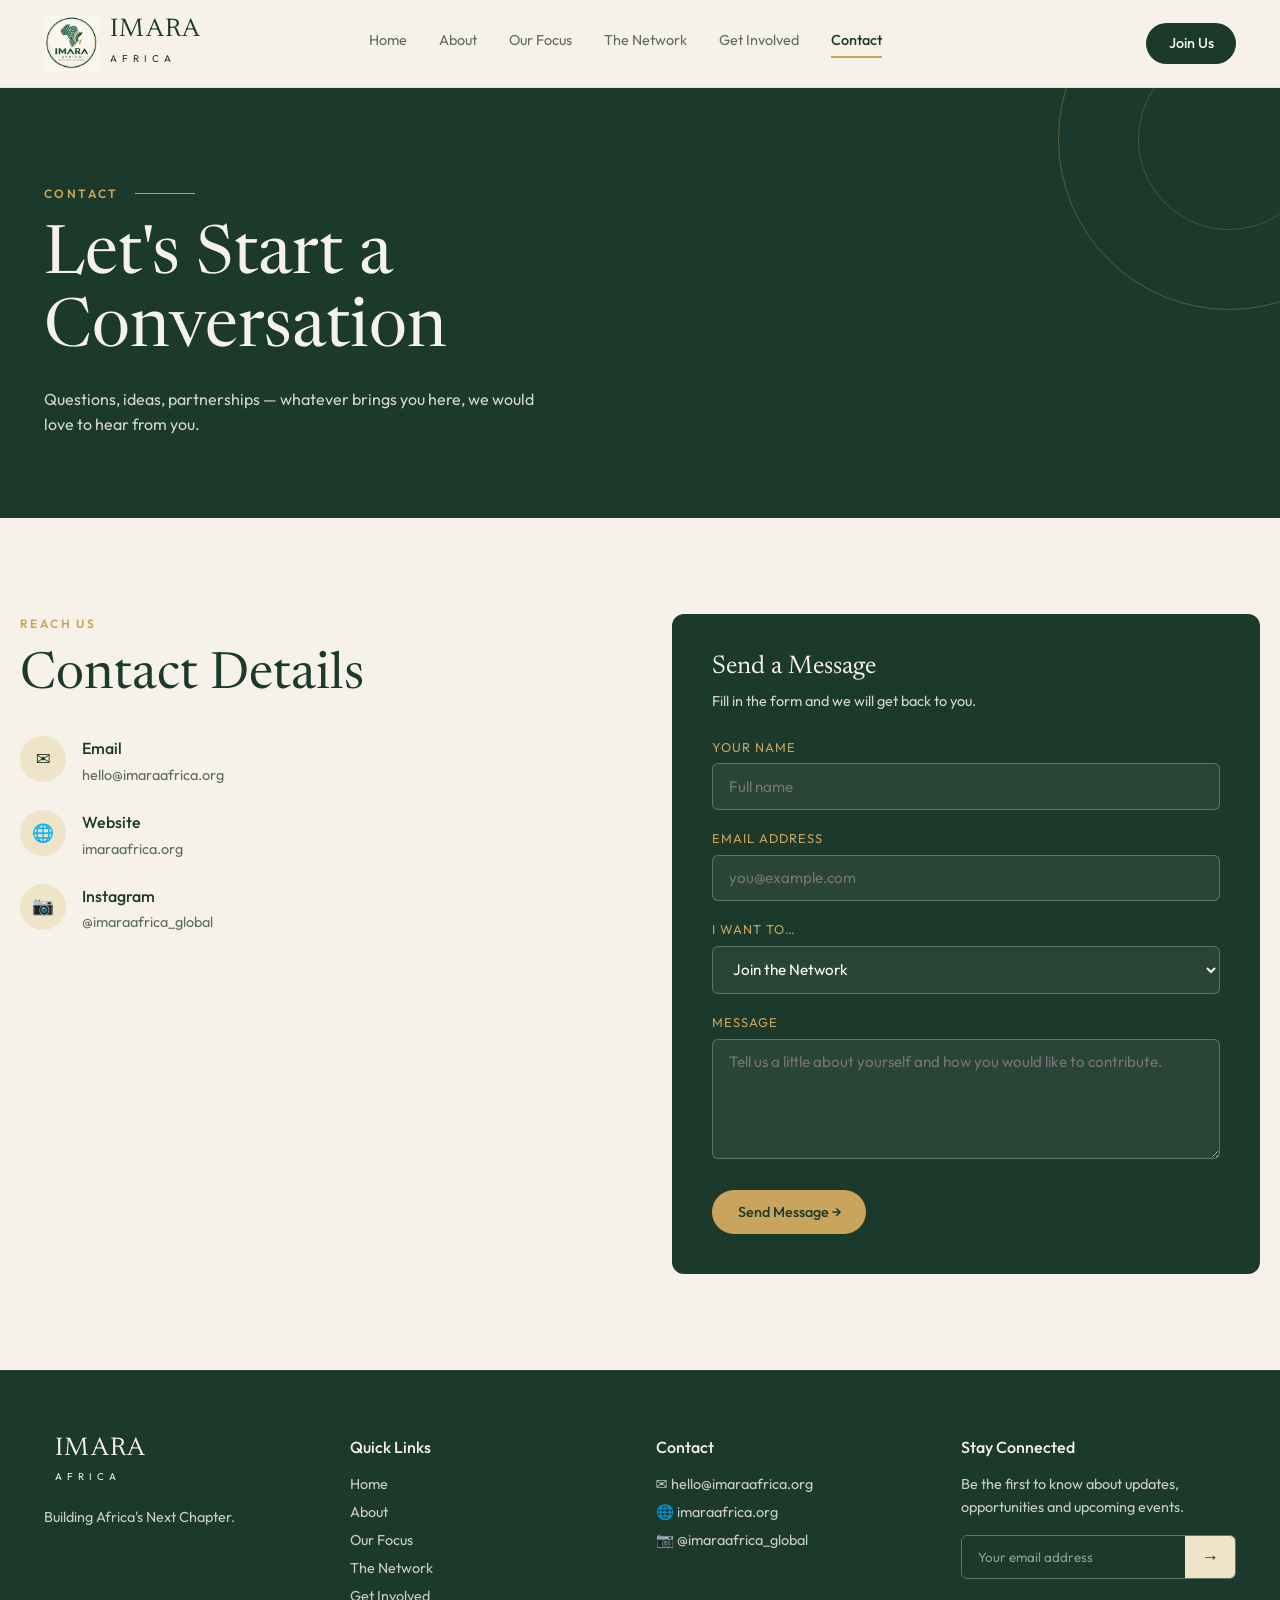
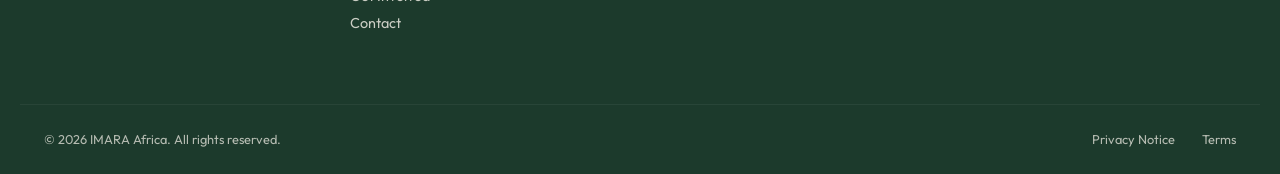
==== contact.html @ 16fa27df "Add files via upload" ====
<!DOCTYPE html>
<html lang="en">
<head>
  <meta charset="UTF-8" />
  <meta name="viewport" content="width=device-width, initial-scale=1" />
  <title>Contact — IMARA Africa</title>
  <meta name="description" content="Get in touch with IMARA Africa — join the network, volunteer, partner or make an inquiry." />
  <link rel="preconnect" href="https://fonts.googleapis.com" />
  <link href="https://fonts.googleapis.com/css2?family=Newsreader:opsz,wght@6..72,400;6..72,500&family=Outfit:wght@300;400;500;600&display=swap" rel="stylesheet" />
  <link rel="stylesheet" href="style.css" />
</head>
<body>

  <!-- HEADER -->
  <header class="header">
    <div class="container header-inner">
      <a href="index.html" class="logo">
       <img src="./images/logo.jpg" alt="Logo" class="logo">
        <span><b>IMARA</b><small>AFRICA</small></span>
      </a>
      <nav class="nav" id="nav">
        <a href="index.html">Home</a>
        <a href="about.html">About</a>
        <a href="focus.html">Our Focus</a>
        <a href="network.html">The Network</a>
        <a href="get-involved.html">Get Involved</a>
        <a href="contact.html" class="active">Contact</a>
      </nav>
      <a href="get-involved.html" class="btn btn-dark join">Join Us</a>
      <button class="menu-btn" id="menuBtn" aria-label="Menu">☰</button>
    </div>
  </header>

  <!-- PAGE HERO -->
  <section class="page-hero">
    <div class="container fade-up">
      <p class="eyebrow">Contact <span class="line"></span></p>
      <h1>Let's Start a Conversation</h1>
      <p>Questions, ideas, partnerships — whatever brings you here, we would love to hear from you.</p>
    </div>
  </section>

  <!-- CONTACT -->
  <section class="container contact-grid">
    <div class="reveal">
      <p class="eyebrow">Reach Us</p>
      <h2>Contact Details</h2>
      <ul class="contact-list">
        <li><div class="icon-circle">✉</div><div><b>Email</b><span>hello@imaraafrica.org</span></div></li>
        <li><div class="icon-circle">🌐</div><div><b>Website</b><span>imaraafrica.org</span></div></li>
        <li><div class="icon-circle">📷</div><div><b>Instagram</b><span>@imaraafrica_global</span></div></li>
      </ul>
    </div>
    <form class="contact-form reveal" id="contactForm">
      <h3>Send a Message</h3>
      <p>Fill in the form and we will get back to you.</p>
      <label for="name">Your Name</label>
      <input id="name" type="text" required placeholder="Full name" />
      <label for="email">Email Address</label>
      <input id="email" type="email" required placeholder="you@example.com" />
      <label for="topic">I want to…</label>
      <select id="topic">
        <option>Join the Network</option>
        <option>Volunteer &amp; Share Expertise</option>
        <option>Partner with You</option>
        <option>Make an Inquiry</option>
      </select>
      <label for="message">Message</label>
      <textarea id="message" required placeholder="Tell us a little about yourself and how you would like to contribute."></textarea>
      <button class="btn btn-gold" type="submit">Send Message →</button>
      <p class="form-thanks" id="formThanks">Thank you! Your message has been noted.</p>
    </form>
  </section>

  <!-- FOOTER -->
  <footer class="footer dark">
    <div class="container footer-grid">
      <div>
        <a href="index.html" class="logo light">
          <svg viewBox="0 0 40 44"><path d="M14 2c6 0 12 2 15 6l6 8c2 3 4 4 4 7-1 4-5 6-7 10l-4 9c-1 2-4 2-5 0l-3-9-5-6-10-1C2 25 0 20 2 15 5 9 8 2 14 2z"/></svg>
          <span><b>IMARA</b><small>AFRICA</small></span>
        </a>
        <p class="soft">Building Africa's Next Chapter.</p>
      </div>
      <div>
        <h4>Quick Links</h4>
        <ul class="soft"><li><a href="index.html">Home</a></li><li><a href="about.html">About</a></li><li><a href="focus.html">Our Focus</a></li><li><a href="network.html">The Network</a></li><li><a href="get-involved.html">Get Involved</a></li><li><a href="contact.html">Contact</a></li></ul>
      </div>
      <div>
        <h4>Contact</h4>
        <ul class="soft"><li>✉ hello@imaraafrica.org</li><li>🌐 imaraafrica.org</li><li>📷 @imaraafrica_global</li></ul>
      </div>
      <div>
        <h4>Stay Connected</h4>
        <p class="soft">Be the first to know about updates, opportunities and upcoming events.</p>
        <form class="subscribe" id="subscribe">
          <input type="email" required placeholder="Your email address" />
          <button aria-label="Subscribe">→</button>
        </form>
        <p class="thanks" id="thanks">Thank you for subscribing!</p>
      </div>
    </div>
    <div class="container footer-bottom">
      <span>© <span id="year"></span> IMARA Africa. All rights reserved.</span>
      <span><a href="#">Privacy Notice</a> <a href="#">Terms</a></span>
    </div>
  </footer>

  <script src="script.js"></script>
</body>
</html>
---- style.css ----
:root {
  --green: #1c3a2c;
  --green-dark: #152d22;
  --gold: #c9a45c;
  --gold-soft: #efe3c8;
  --cream: #f6f2ea;
  --text: #1f3328;
  --muted: #5d6b62;
  --serif: "Newsreader", Georgia, serif;
  --sans: "Outfit", system-ui, sans-serif;
}

* { box-sizing: border-box; margin: 0; padding: 0; }
html { scroll-behavior: smooth; }
body { font-family: var(--sans); background: var(--cream); color: var(--text); line-height: 1.6; }
img { display: block; max-width: 100%; }
a { color: inherit; text-decoration: none; }
ul { list-style: none; }
h1, h2, h3 { font-family: var(--serif); font-weight: 400; line-height: 1.08; }
h2 { font-size: clamp(2rem, 4vw, 3.2rem); margin-top: 1rem; }

.container { max-width: 1240px; margin: 0 auto; padding: 0 1.5rem; }
.eyebrow { font-size: .75rem; font-weight: 600; letter-spacing: .2em; text-transform: uppercase; color: var(--gold); display: flex; align-items: center; gap: 1rem; }
.eyebrow .line { width: 60px; height: 1px; background: var(--gold); }
.muted { color: var(--muted); }

/*logo*/
.logo { width: 60px; height: 55px; object-fit: contain;}

/* Buttons */
.btn { display: inline-flex; align-items: center; gap: .5rem; padding: .8rem 1.6rem; border-radius: 999px; font-size: .9rem; font-weight: 500; transition: transform .25s, box-shadow .25s, background .25s; }
.btn:hover { transform: translateY(-2px); }
.btn-gold { background: var(--gold); color: var(--green); }
.btn-gold:hover { box-shadow: 0 10px 25px -10px var(--gold); }
.btn-outline { border: 1px solid rgba(255,255,255,.8); color: #fff; }
.btn-outline:hover { background: rgba(255,255,255,.1); }
.btn-dark { background: var(--green); color: var(--cream); padding: .55rem 1.4rem; }
.link-line { display: inline-block; margin-top: 2rem; border-bottom: 1px solid var(--gold); padding-bottom: .25rem; font-weight: 500; color: var(--green); }

/* Header */
.header { position: sticky; top: 0; z-index: 50; background: rgba(246,242,234,.95); backdrop-filter: blur(8px); border-bottom: 1px solid #e5dfd2; }
.header-inner { display: flex; align-items: center; justify-content: space-between; padding-top: 1rem; padding-bottom: 1rem; }
.logo { display: flex; align-items: center; gap: .7rem; color: var(--green); }
.logo svg { width: 36px; height: 40px; fill: var(--gold); }
.logo b { display: block; font-family: var(--serif); font-weight: 400; font-size: 1.6rem; line-height: 1; letter-spacing: .05em; }
.logo small { font-size: .62rem; letter-spacing: .5em; }
.logo.light { color: var(--cream); }
.nav { display: flex; gap: 2rem; font-size: .9rem; }
.nav a { color: var(--muted); padding-bottom: .25rem; border-bottom: 2px solid transparent; transition: color .2s; }
.nav a:hover { color: var(--green); }
.nav a.active { color: var(--green); font-weight: 500; border-color: var(--gold); }
.menu-btn { display: none; background: none; border: 0; font-size: 1.6rem; color: var(--green); cursor: pointer; }

/* Hero (home) */
.hero { position: relative; min-height: 580px; overflow: hidden; display: flex; align-items: center; }
.hero > img { position: absolute; inset: 0; width: 100%; height: 100%; object-fit: cover; }
.hero-overlay { position: absolute; inset: 0; background: linear-gradient(90deg, rgba(21,45,34,.92), rgba(21,45,34,.5) 50%, transparent); }
.hero-content { position: relative; color: #fff; padding-top: 6rem; padding-bottom: 6rem; width: 100%; }
.hero h1 { font-size: clamp(3rem, 7vw, 5.2rem); max-width: 600px; margin: 1.5rem 0; }
.hero-content > p:not(.eyebrow) { max-width: 440px; opacity: .9; }
.buttons { display: flex; flex-wrap: wrap; gap: 1rem; margin-top: 2rem; }

/* Page hero (inner pages) */
.page-hero { background: var(--green); color: var(--cream); padding: 6rem 0 5rem; position: relative; overflow: hidden; }
.page-hero h1 { font-size: clamp(2.6rem, 6vw, 4.2rem); margin-top: 1.2rem; max-width: 640px; }
.page-hero p:not(.eyebrow) { margin-top: 1.2rem; max-width: 520px; opacity: .85; }
.page-hero::after { content: ""; position: absolute; right: -120px; top: -120px; width: 340px; height: 340px; border: 1px solid rgba(201,164,92,.35); border-radius: 50%; }
.page-hero::before { content: ""; position: absolute; right: -40px; top: -40px; width: 180px; height: 180px; border: 1px solid rgba(201,164,92,.25); border-radius: 50%; }

/* About */
.about { display: grid; grid-template-columns: 1fr 1fr; gap: 4rem; padding-top: 6rem; padding-bottom: 6rem; }
.about h2 { color: var(--green); }
.about .muted { margin-top: 1.5rem; max-width: 500px; }
.features { display: grid; grid-template-columns: 1fr 1fr; gap: 2.5rem; }
.icon-circle { width: 56px; height: 56px; border-radius: 50%; background: var(--gold-soft); display: grid; place-items: center; font-size: 1.4rem; color: var(--green); transition: transform .3s; }
.feature:hover .icon-circle { transform: scale(1.12); }
.feature h3 { font-size: 1.3rem; color: var(--green); margin: 1rem 0 .4rem; }
.feature p { font-size: .9rem; color: var(--muted); }

/* Dark sections */
.dark { background: var(--green); color: var(--cream); }
.split { display: grid; grid-template-columns: 1fr 1fr; }
.split-text { padding: 5rem 4rem 5rem max(1.5rem, calc((100vw - 1240px) / 2 + 1.5rem)); }
.split-text p:not(.eyebrow) { margin: 1.5rem 0 2rem; opacity: .85; max-width: 520px; }
.split > img { width: 100%; height: 100%; min-height: 380px; object-fit: cover; }

/* Focus */
.focus { padding-top: 6rem; padding-bottom: 6rem; }
.focus-head { display: flex; justify-content: space-between; align-items: flex-end; flex-wrap: wrap; gap: 1.5rem; }
.focus-head h2 { color: var(--green); }
.focus-note { max-width: 360px; border-left: 1px solid var(--gold); padding-left: 1.5rem; font-size: .9rem; color: var(--muted); }
.cards { display: grid; grid-template-columns: repeat(5, 1fr); gap: 1rem; margin-top: 3rem; }
.card { position: relative; height: 300px; border-radius: 10px; overflow: hidden; cursor: pointer; }
.card img { position: absolute; inset: 0; width: 100%; height: 100%; object-fit: cover; transition: transform .7s; }
.card::after { content: ""; position: absolute; inset: 0; background: linear-gradient(to top, var(--green-dark), rgba(21,45,34,.3) 55%, transparent); }
.card:hover img { transform: scale(1.1); }
.card-body { position: absolute; bottom: 0; z-index: 1; padding: 1.25rem; color: #fff; }
.card-icon { width: 40px; height: 40px; border: 1px solid var(--gold); border-radius: 50%; display: grid; place-items: center; margin-bottom: .7rem; }
.card h3 { font-family: var(--sans); font-size: 1rem; font-weight: 500; }
.card p { font-size: .8rem; max-height: 0; opacity: 0; overflow: hidden; transition: all .5s; }
.card:hover p { max-height: 80px; opacity: .9; margin-top: .3rem; }

/* Focus detail blocks (focus page) */
.focus-detail { display: grid; grid-template-columns: 1fr 1fr; gap: 4rem; align-items: center; padding: 4rem 0; }
.focus-detail + .focus-detail { border-top: 1px solid #e5dfd2; }
.focus-detail img { border-radius: 10px; height: 320px; width: 100%; object-fit: cover; }
.focus-detail h3 { font-size: 1.8rem; color: var(--green); margin: .8rem 0; }
.focus-detail p { color: var(--muted); max-width: 480px; }
.focus-detail.flip img { order: 2; }

/* Get involved */
.involved { display: grid; grid-template-columns: 1fr 2fr; }
.involved > img { width: 100%; height: 100%; min-height: 280px; object-fit: cover; }
.involved-body { display: grid; grid-template-columns: 2fr 1fr; gap: 2.5rem; padding: 4rem; align-items: center; }
.involved-body p:not(.eyebrow) { margin: 1rem 0 1.5rem; font-size: .9rem; opacity: .85; max-width: 440px; }
.ways { border-left: 1px solid rgba(201,164,92,.4); padding-left: 2rem; display: grid; gap: 1.2rem; font-size: .9rem; }
.ways span { color: var(--gold); margin-right: .6rem; }

/* Contact page */
.contact-grid { display: grid; grid-template-columns: 1fr 1fr; gap: 4rem; padding: 6rem 0; }
.contact-grid h2 { color: var(--green); }
.contact-list { margin-top: 2rem; display: grid; gap: 1.4rem; }
.contact-list li { display: flex; gap: 1rem; align-items: flex-start; }
.contact-list .icon-circle { flex-shrink: 0; width: 46px; height: 46px; font-size: 1.1rem; }
.contact-list b { display: block; color: var(--green); font-weight: 500; }
.contact-list span { font-size: .9rem; color: var(--muted); }
.contact-form { background: var(--green); color: var(--cream); border-radius: 12px; padding: 2.5rem; }
.contact-form h3 { font-size: 1.6rem; margin-bottom: .5rem; }
.contact-form p { font-size: .9rem; opacity: .85; margin-bottom: 1.5rem; }
.contact-form label { display: block; font-size: .8rem; letter-spacing: .08em; text-transform: uppercase; color: var(--gold); margin: 1.1rem 0 .4rem; }
.contact-form input, .contact-form textarea, .contact-form select { width: 100%; background: rgba(255,255,255,.06); border: 1px solid rgba(255,255,255,.25); border-radius: 6px; padding: .8rem 1rem; color: #fff; font-family: inherit; font-size: .95rem; outline: none; }
.contact-form input:focus, .contact-form textarea:focus, .contact-form select:focus { border-color: var(--gold); }
.contact-form select option { color: var(--text); }
.contact-form textarea { min-height: 120px; resize: vertical; }
.contact-form .btn { margin-top: 1.5rem; border: 0; cursor: pointer; font-family: inherit; }
.form-thanks { display: none; margin-top: 1rem; color: var(--gold); }

/* Footer */
.footer { border-top: 1px solid rgba(255,255,255,.08); }
.footer-grid { display: grid; grid-template-columns: repeat(4, 1fr); gap: 2.5rem; padding-top: 4rem; padding-bottom: 4rem; }
.footer h4 { font-weight: 500; margin-bottom: .8rem; }
.soft { opacity: .8; font-size: .9rem; }
.soft li { margin-bottom: .3rem; }
.soft a:hover { color: var(--gold); }
.logo + .soft { margin-top: 1rem; }
.subscribe { display: flex; margin-top: 1rem; border: 1px solid rgba(255,255,255,.3); border-radius: 6px; overflow: hidden; }
.subscribe input { flex: 1; background: transparent; border: 0; padding: .8rem 1rem; color: #fff; font-family: inherit; outline: none; }
.subscribe input::placeholder { color: rgba(255,255,255,.5); }
.subscribe button { background: var(--gold-soft); color: var(--green); border: 0; padding: 0 1rem; cursor: pointer; font-size: 1.1rem; }
.thanks { display: none; color: var(--gold); margin-top: 1rem; }
.footer-bottom { display: flex; justify-content: space-between; border-top: 1px solid rgba(255,255,255,.08); padding-top: 1.5rem; padding-bottom: 1.5rem; font-size: .8rem; opacity: .7; }
.footer-bottom a { margin-left: 1.5rem; }

/* Animations */
.fade-up { animation: fadeUp .9s ease both; }
@keyframes fadeUp { from { opacity: 0; transform: translateY(20px); } to { opacity: 1; transform: none; } }
.reveal { opacity: 0; transform: translateY(30px); transition: opacity .8s, transform .8s; }
.reveal.visible { opacity: 1; transform: none; }

/* Mobile */
@media (max-width: 900px) {
  .nav { display: none; position: absolute; top: 100%; left: 0; right: 0; flex-direction: column; gap: 1rem; padding: 1.5rem; background: var(--cream); border-bottom: 1px solid #e5dfd2; }
  .nav.open { display: flex; }
  .join { display: none; }
  .menu-btn { display: block; }
  .about, .split, .involved, .involved-body, .footer-grid, .focus-detail, .contact-grid { grid-template-columns: 1fr; }
  .focus-detail.flip img { order: 0; }
  .split-text { padding: 4rem 1.5rem; }
  .involved-body { padding: 3rem 1.5rem; }
  .ways { border: 0; padding: 0; }
  .cards { grid-template-columns: 1fr 1fr; }
}
@media (max-width: 560px) {
  .features, .cards { grid-template-columns: 1fr; }
  .footer-bottom { flex-direction: column; gap: .5rem; }
}
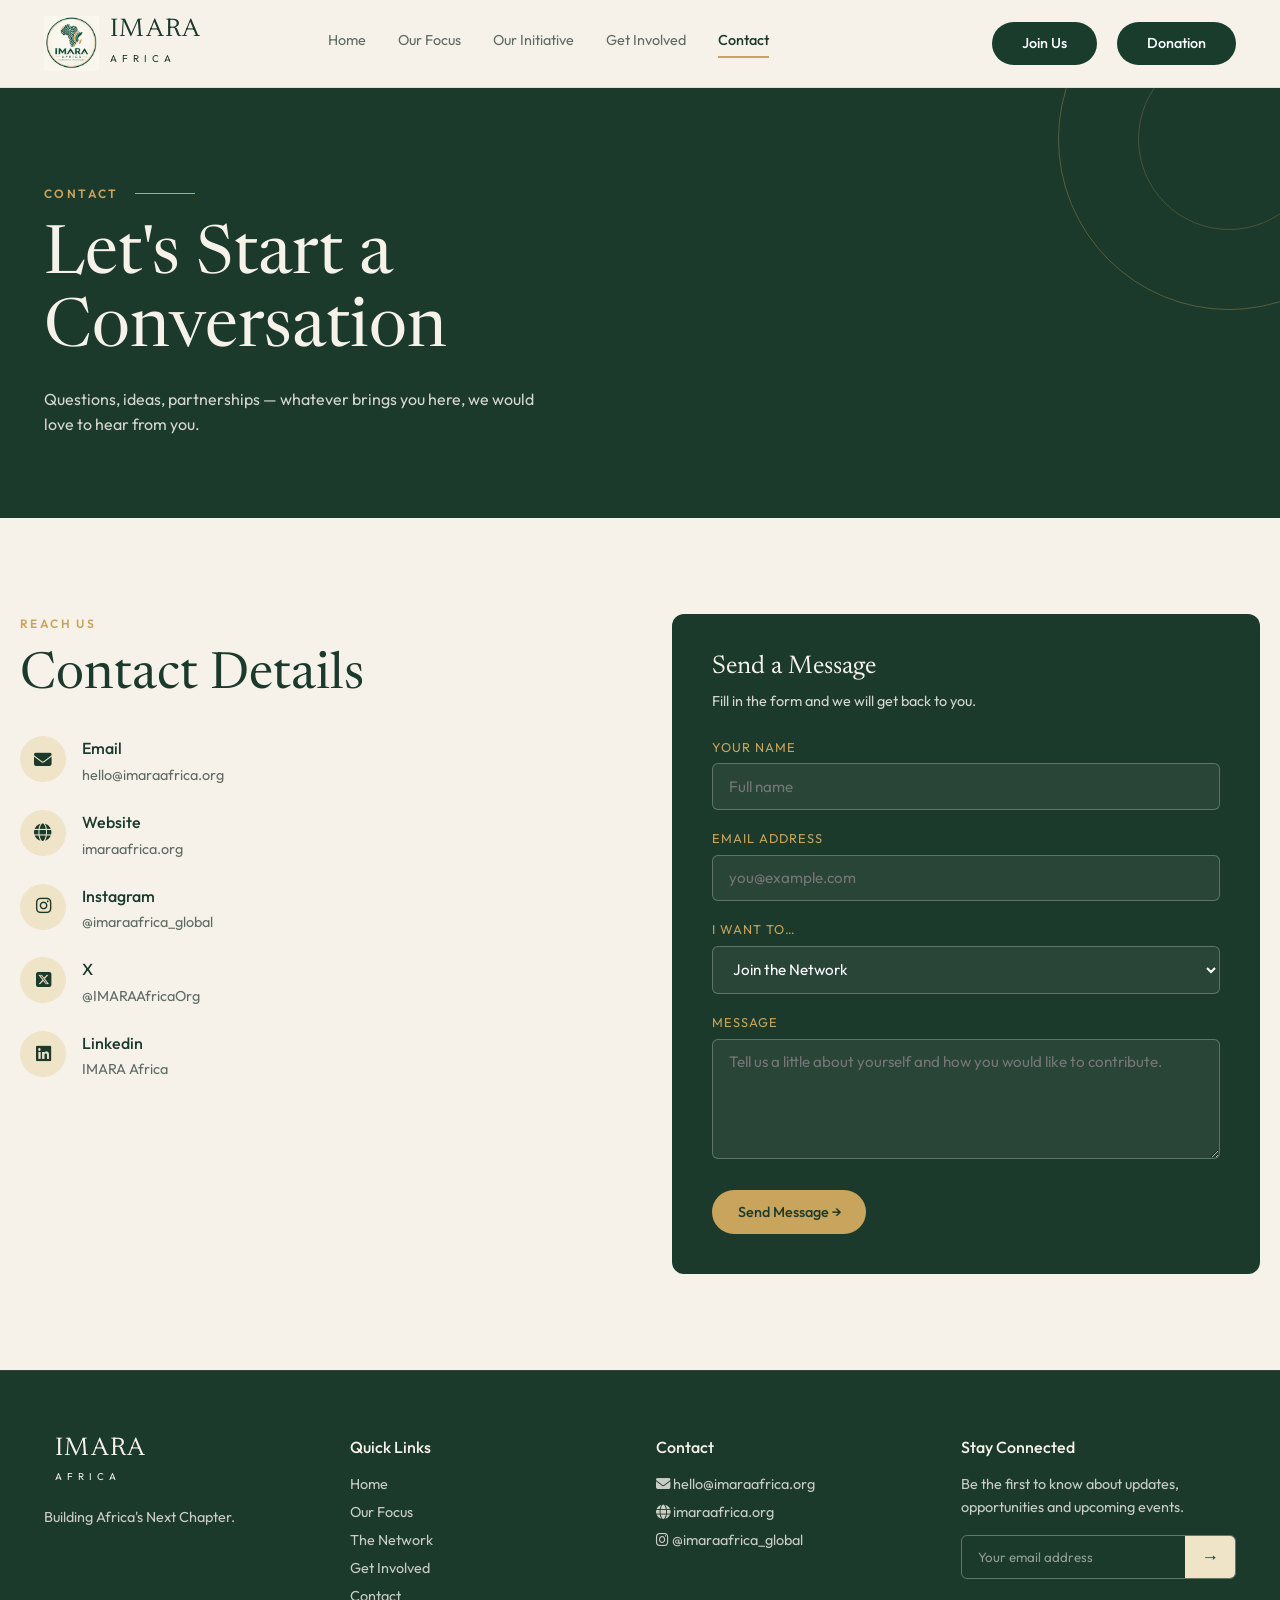
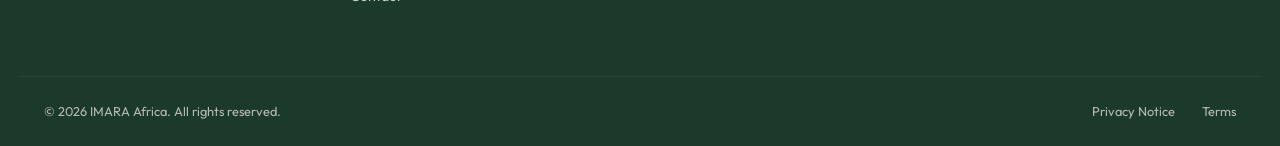
==== commit 9d627c26: "Add files via upload" ====
--- a/contact.html
+++ b/contact.html
@@ -8,6 +8,7 @@
   <link rel="preconnect" href="https://fonts.googleapis.com" />
   <link href="https://fonts.googleapis.com/css2?family=Newsreader:opsz,wght@6..72,400;6..72,500&family=Outfit:wght@300;400;500;600&display=swap" rel="stylesheet" />
   <link rel="stylesheet" href="style.css" />
+  <link rel="stylesheet" href="https://cdnjs.cloudflare.com/ajax/libs/font-awesome/6.7.2/css/all.min.css">
 </head>
 <body>
 
@@ -20,13 +21,15 @@
       </a>
       <nav class="nav" id="nav">
         <a href="index.html">Home</a>
-        <a href="about.html">About</a>
         <a href="focus.html">Our Focus</a>
-        <a href="network.html">The Network</a>
+        <a href="initiatives.html">Our Initiative</a>
         <a href="get-involved.html">Get Involved</a>
         <a href="contact.html" class="active">Contact</a>
       </nav>
-      <a href="get-involved.html" class="btn btn-dark join">Join Us</a>
+      <div class="nav-buttons">
+        <a href="get-involved.html" class="btn btn-green">Join Us</a>
+        <a href="#" class="btn btn-green">Donation</a>
+      </div>
       <button class="menu-btn" id="menuBtn" aria-label="Menu">☰</button>
     </div>
   </header>
@@ -46,30 +49,70 @@
       <p class="eyebrow">Reach Us</p>
       <h2>Contact Details</h2>
       <ul class="contact-list">
-        <li><div class="icon-circle">✉</div><div><b>Email</b><span>hello@imaraafrica.org</span></div></li>
-        <li><div class="icon-circle">🌐</div><div><b>Website</b><span>imaraafrica.org</span></div></li>
-        <li><div class="icon-circle">📷</div><div><b>Instagram</b><span>@imaraafrica_global</span></div></li>
+        <li><div class="icon-circle"><i class="fa-solid fa-envelope"></i></div><div><b>Email</b><span>hello@imaraafrica.org</span></div></li>
+        <li><div class="icon-circle"><i class="fa-solid fa-globe"></i></div><div><b>Website</b><span>imaraafrica.org</span></div></li>
+        <li><div class="icon-circle"><a href="https://www.instagram.com/imaraafrica_global/" target="_blank"><i class="fa-brands fa-instagram"></i></a></div><div><b>Instagram</b><span>@imaraafrica_global</span></div></li>
+        <li><div class="icon-circle"><a href="https://x.com/IMARAAfricaOrg" target="_blank"><i class="fa-brands fa-square-x-twitter"></i></a></div><div><b>X</b><span>@IMARAAfricaOrg</span></div></li>
+        <li><div class="icon-circle"><a href="https://www.linkedin.com/company/imara-africa-global/home/" target="_blank"><i class="fa-brands fa-linkedin"></i></a></div><div><b>Linkedin</b><span>IMARA Africa</span></div></li>
       </ul>
     </div>
-    <form class="contact-form reveal" id="contactForm">
-      <h3>Send a Message</h3>
-      <p>Fill in the form and we will get back to you.</p>
-      <label for="name">Your Name</label>
-      <input id="name" type="text" required placeholder="Full name" />
-      <label for="email">Email Address</label>
-      <input id="email" type="email" required placeholder="you@example.com" />
-      <label for="topic">I want to…</label>
-      <select id="topic">
-        <option>Join the Network</option>
-        <option>Volunteer &amp; Share Expertise</option>
-        <option>Partner with You</option>
-        <option>Make an Inquiry</option>
-      </select>
-      <label for="message">Message</label>
-      <textarea id="message" required placeholder="Tell us a little about yourself and how you would like to contribute."></textarea>
-      <button class="btn btn-gold" type="submit">Send Message →</button>
-      <p class="form-thanks" id="formThanks">Thank you! Your message has been noted.</p>
-    </form>
+    
+<form class="contact-form reveal" id="contactForm">
+  <h3>Send a Message</h3>
+  <p>Fill in the form and we will get back to you.</p>
+
+  <label for="name">Your Name</label>
+  <input
+    id="name"
+    name="name"
+    type="text"
+    required
+    placeholder="Full name"
+  />
+
+  <label for="email">Email Address</label>
+  <input
+    id="email"
+    name="email"
+    type="email"
+    required
+    placeholder="you@example.com"
+  />
+
+  <label for="topic">I want to…</label>
+  <select id="topic" name="topic" required>
+    <option value="Join the Network">Join the Network</option>
+    <option value="Volunteer & Share Expertise">Volunteer & Share Expertise</option>
+    <option value="Partner with You">Partner with You</option>
+    <option value="Make an Inquiry">Make an Inquiry</option>
+  </select>
+
+  <label for="message">Message</label>
+  <textarea
+    id="message"
+    name="message"
+    required
+    placeholder="Tell us a little about yourself and how you would like to contribute."
+  ></textarea>
+
+  <!-- Spam protection -->
+  <input
+    type="text"
+    name="website"
+    tabindex="-1"
+    autocomplete="off"
+    style="display:none"
+  />
+
+  <button class="btn btn-gold" type="submit">
+    Send Message →
+  </button>
+
+  <p class="form-thanks" id="formThanks" aria-live="polite">
+    Thank you! Your message has been sent successfully.
+  </p>
+</form>
+
   </section>
 
   <!-- FOOTER -->
@@ -84,11 +127,14 @@
       </div>
       <div>
         <h4>Quick Links</h4>
-        <ul class="soft"><li><a href="index.html">Home</a></li><li><a href="about.html">About</a></li><li><a href="focus.html">Our Focus</a></li><li><a href="network.html">The Network</a></li><li><a href="get-involved.html">Get Involved</a></li><li><a href="contact.html">Contact</a></li></ul>
+        <ul class="soft"><li><a href="index.html">Home</a></li><li><a href="focus.html">Our Focus</a></li><li><a href="initiatives.html">The Network</a></li><li><a href="get-involved.html">Get Involved</a></li><li><a href="contact.html">Contact</a></li></ul>
       </div>
       <div>
         <h4>Contact</h4>
-        <ul class="soft"><li>✉ hello@imaraafrica.org</li><li>🌐 imaraafrica.org</li><li>📷 @imaraafrica_global</li></ul>
+        <ul class="soft"><li><i class="fa-solid fa-envelope"></i> hello@imaraafrica.org</li>
+          <li><i class="fa-solid fa-globe"></i> imaraafrica.org</li>
+          <li><a href="https://www.instagram.com/imaraafrica_global/" target="_blank"><i class="fa-brands fa-instagram"></i></a> @imaraafrica_global</li>
+        </ul>
       </div>
       <div>
         <h4>Stay Connected</h4>
--- a/style.css
+++ b/style.css
@@ -36,6 +36,22 @@
 .btn-outline:hover { background: rgba(255,255,255,.1); }
 .btn-dark { background: var(--green); color: var(--cream); padding: .55rem 1.4rem; }
 .link-line { display: inline-block; margin-top: 2rem; border-bottom: 1px solid var(--gold); padding-bottom: .25rem; font-weight: 500; color: var(--green); }
+.nav-buttons {
+    display: flex;
+    align-items: center;
+    gap: 20px;
+}
+
+.nav-buttons .btn {
+    background-color: #193C2D;
+    color: white;
+    border-radius: 40px;
+    padding: 10px 30px;
+    text-decoration: none;
+    display: inline-flex;
+    align-items: center;
+    justify-content: center;
+}
 
 /* Header */
 .header { position: sticky; top: 0; z-index: 50; background: rgba(246,242,234,.95); backdrop-filter: blur(8px); border-bottom: 1px solid #e5dfd2; }
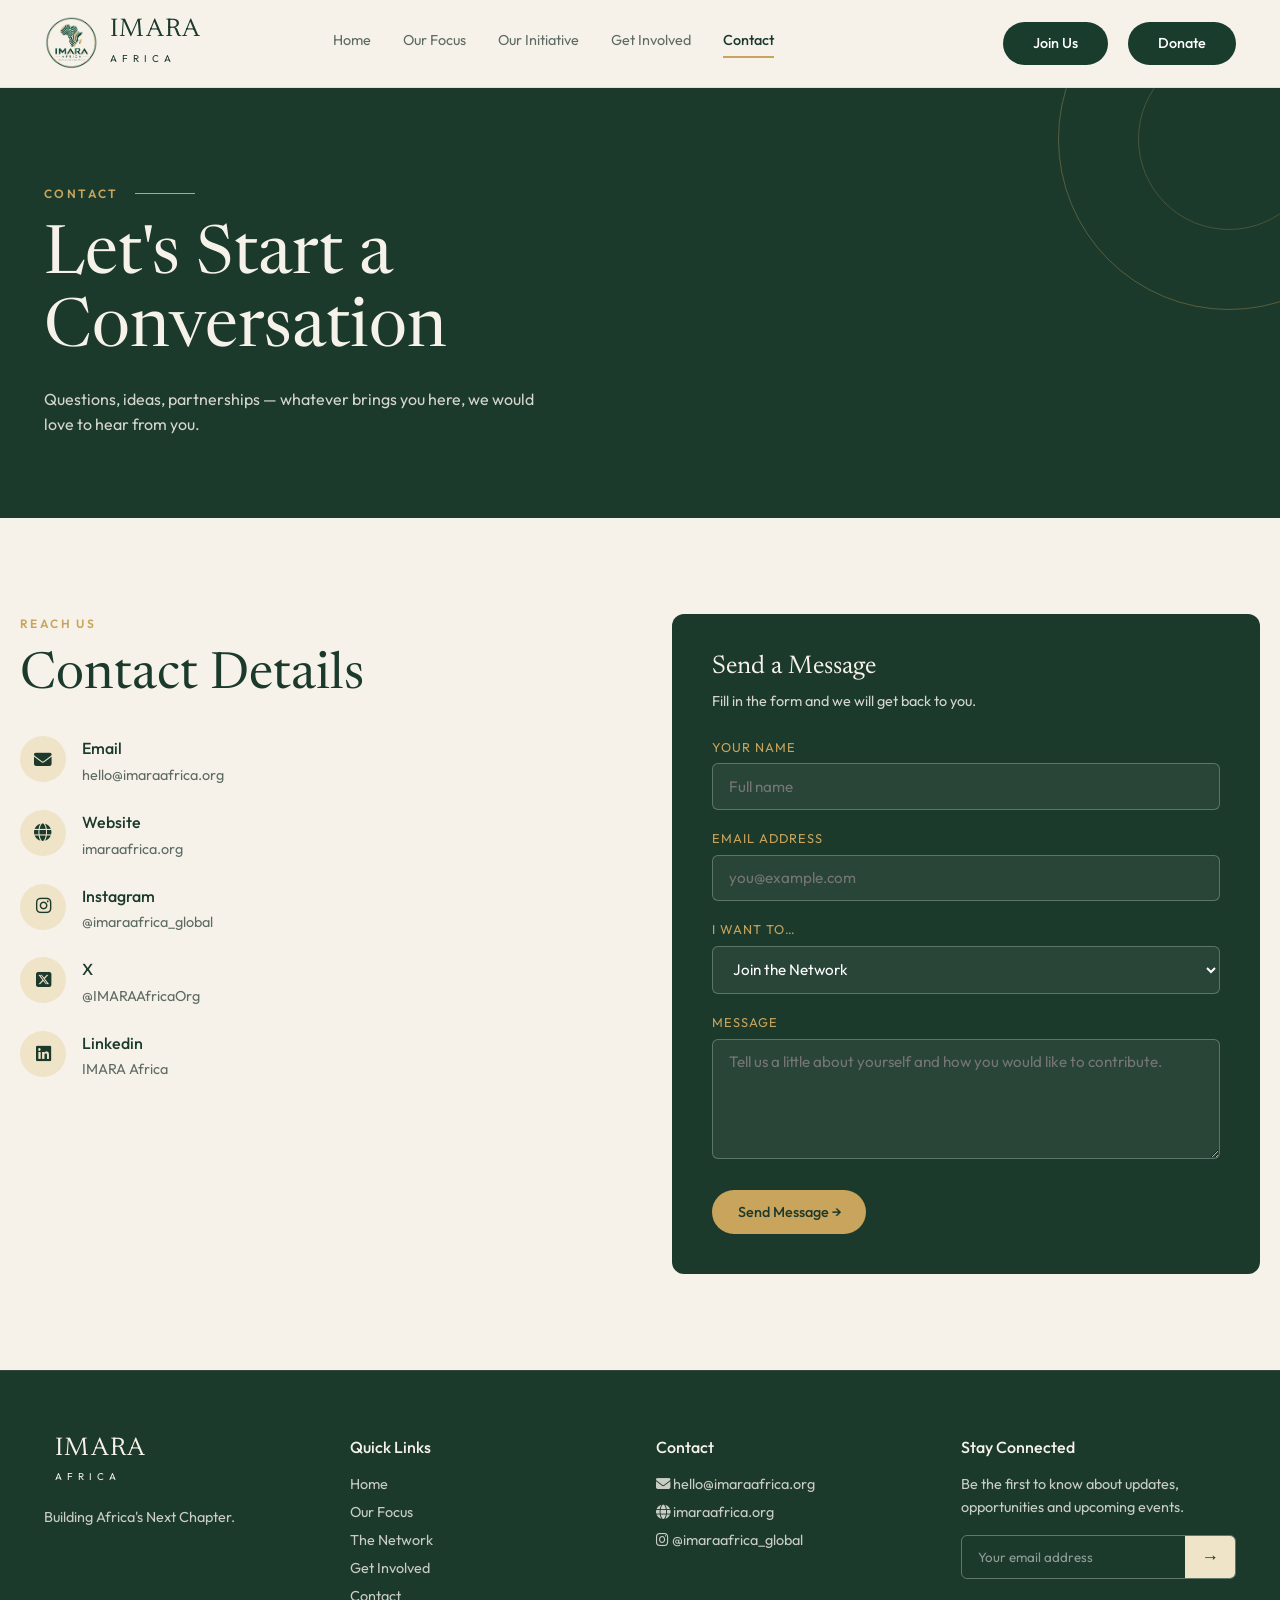
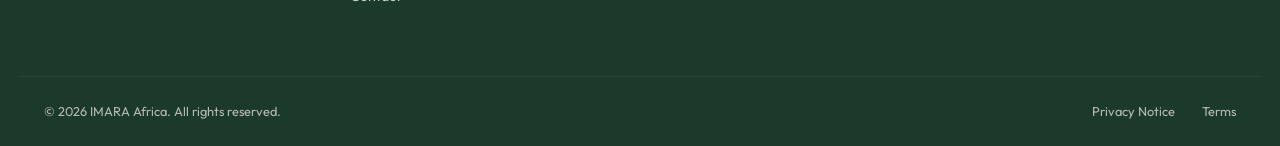
==== commit e6b4f485: "Update contact.html" ====
--- a/contact.html
+++ b/contact.html
@@ -28,7 +28,7 @@
       </nav>
       <div class="nav-buttons">
         <a href="get-involved.html" class="btn btn-green">Join Us</a>
-        <a href="#" class="btn btn-green">Donation</a>
+        <a href="#" class="btn btn-green">Donate</a>
       </div>
       <button class="menu-btn" id="menuBtn" aria-label="Menu">☰</button>
     </div>
